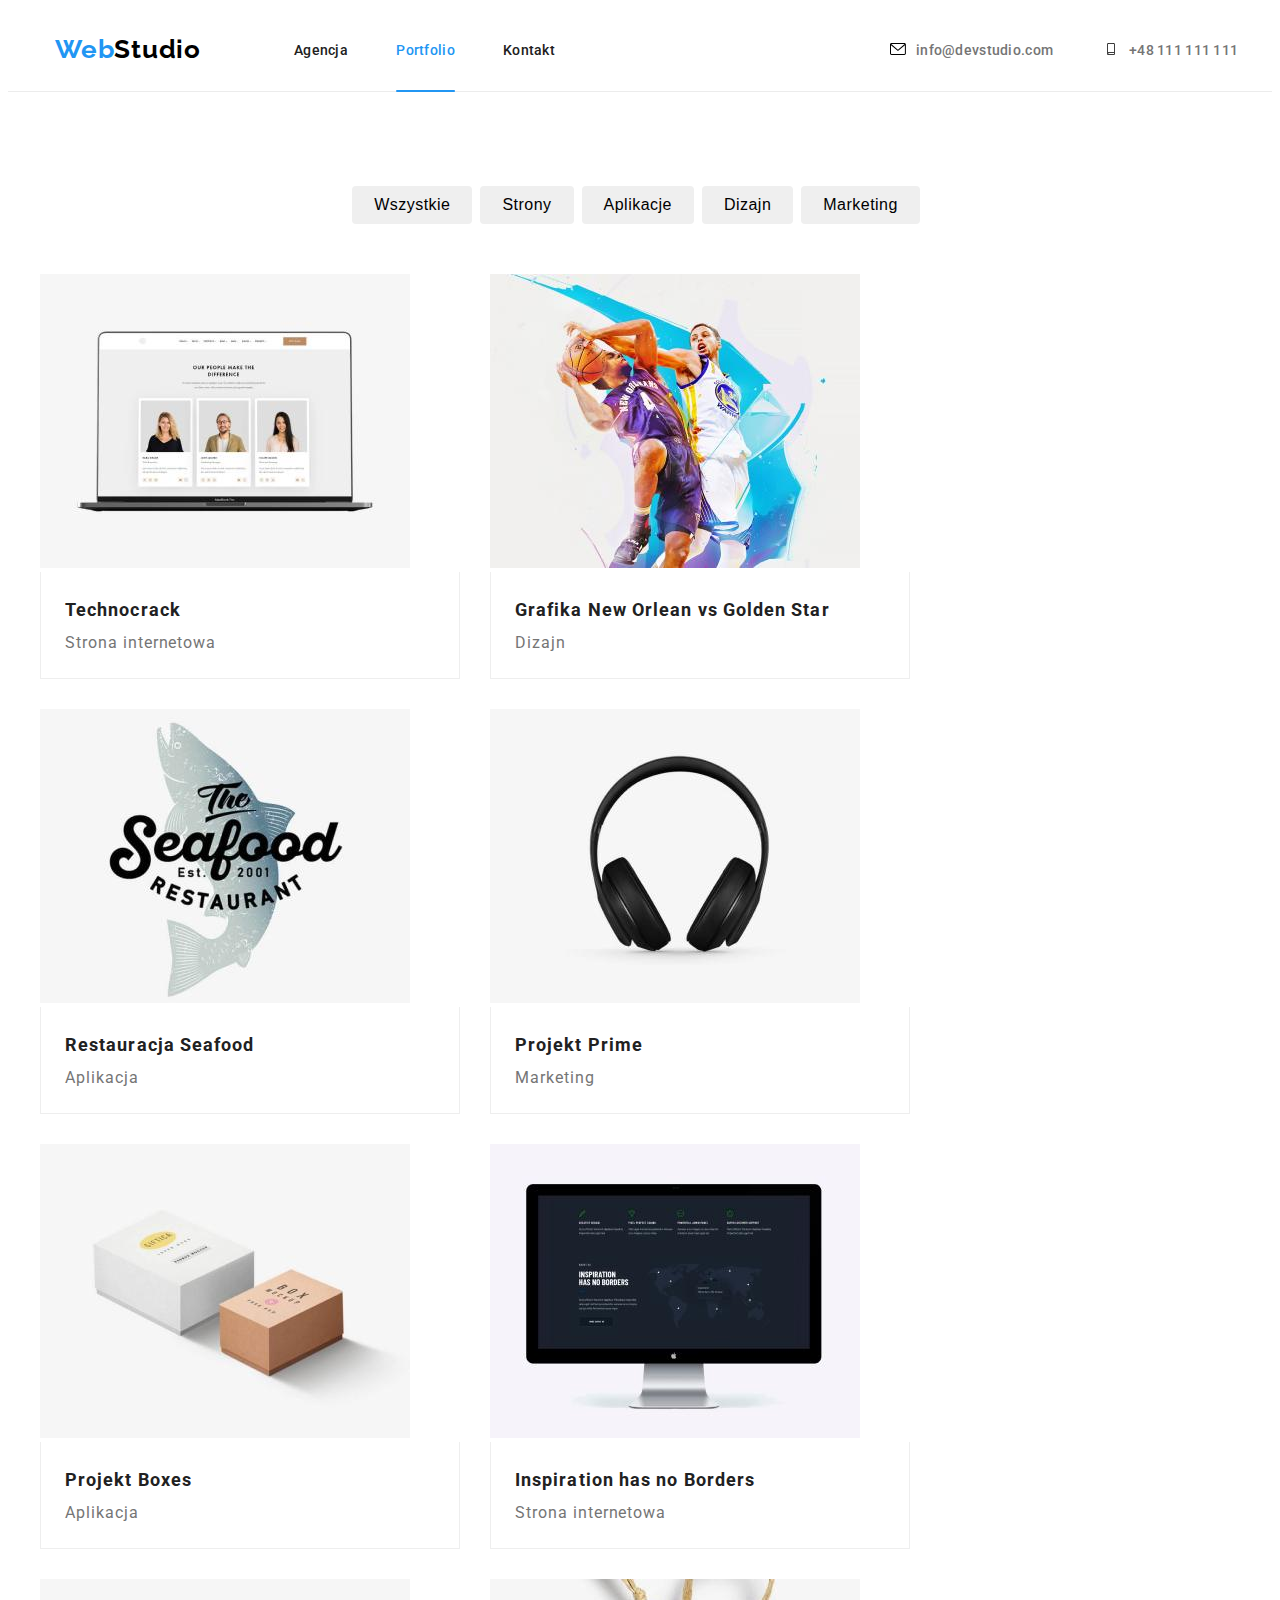
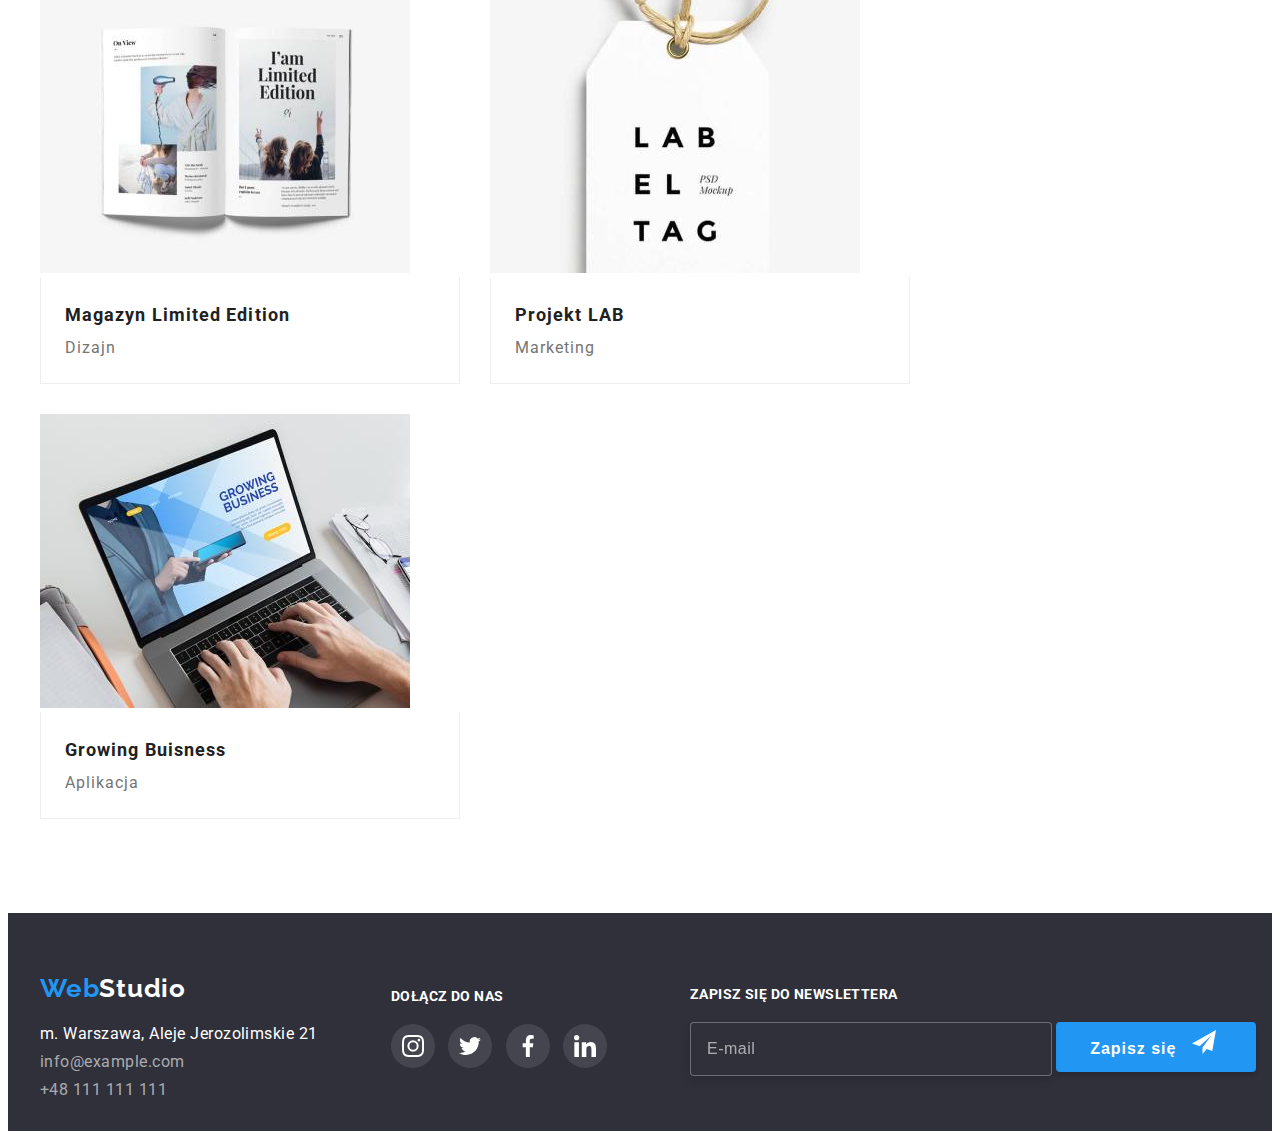
==== portfolio.html @ 134c5bba "BEM" ====
<!DOCTYPE html>
<html lang="pl">
  <head>
    <meta charset="UTF-8" />
    <meta http-equiv="X-UA-Compatible" content="IE=edge" />
    <meta name="viewport" content="width=device-width, initial-scale=1.0" />
    <title>Portfolio</title>
    <link
      rel="stylesheet"
      href="https://cdnjs.cloudflare.com/ajax/libs/modern-normalize/1.1.0/modern-normalize.min.css"
      integrity="sha512-wpPYUAdjBVSE4KJnH1VR1HeZfpl1ub8YT/NKx4PuQ5NmX2tKuGu6U/JRp5y+Y8XG2tV+wKQpNHVUX03MfMFn9Q=="
      crossorigin="anonymous"
      referrerpolicy="no-referrer"
    />
    <link rel="stylesheet" href="./css/styles.css" />
    <link rel="preconnect" href="https://fonts.googleapis.com" />
    <link rel="preconnect" href="https://fonts.gstatic.com" crossorigin />
    <link
      href="https://fonts.googleapis.com/css2?family=Raleway:wght@700&family=Roboto:wght@400;500;700;900&display=swap"
      rel="stylesheet"
    />
  </head>
  <body>
    <header>
      <div class="header">
        <a class="header__logo" href="index.html"
          >Web<span class="header__logo--span">Studio</span></a
        >
        <nav>
          <ul class="header__navigation">
            <li><a href="index.html">Agencja</a></li>
            <li>
              <a class="header__navigation--active" href="portfolio.html"
                >Portfolio</a
              >
            </li>
            <li><a href="">Kontakt</a></li>
          </ul>
        </nav>
        <ul class="header__contact">
          <li>
            <a href="mailto:info@devstudio.com"
              ><svg class="header__icon">
                <use href="images/icons.svg#icon-envelope"></use></svg
              >info@devstudio.com</a
            >
          </li>
          <li>
            <a href="tel:+48111111111"
              ><svg class="header__icon">
                <use href="images/icons.svg#icon-smartphone"></use></svg
              >+48 111 111 111</a
            >
          </li>
        </ul>
      </div>
    </header>
    <main class="grid">
      <section>
        <ul class="grid__buttons">
          <li>
            <button class="grid__button-filter" type="button">Wszystkie</button>
          </li>
          <li>
            <button class="grid__button-filter" type="button">Strony</button>
          </li>
          <li>
            <button class="grid__button-filter" type="button">Aplikacje</button>
          </li>
          <li>
            <button class="grid__button-filter" type="button">Dizajn</button>
          </li>
          <li>
            <button class="grid__button-filter" type="button">Marketing</button>
          </li>
        </ul>
      </section>
      <section>
        <div>
          <ul class="grid__projects">
            <li class="grid__portfolio">
              <figure class="grid__img">
                <img
                  src="images/image.jpg"
                  alt="Otwarty laptop"
                  width="370"
                  height="294"
                />
                <div class="grid__overlay">
                  <p>
                    Technocrack jest popularną platformą wykorzystywaną do
                    rozpowszechniania koronawirusa. Firmy wykorzystują tę
                    platformę do celów szpiegowskich i ataków na
                    niezabezpieczone serwery konkurencji
                  </p>
                </div>
                <figcaption class="grid__figcaption">
                  <h3>Technocrack</h3>
                  <p>Strona internetowa</p>
                </figcaption>
              </figure>
            </li>
            <li class="grid__portfolio">
              <figure class="grid__img">
                <img
                  src="images/image(1).jpg"
                  alt="Koszykarze"
                  width="370"
                  height="294"
                />
                <div class="grid__overlay">
                  <p>
                    Technocrack jest popularną platformą wykorzystywaną do
                    rozpowszechniania koronawirusa. Firmy wykorzystują tę
                    platformę do celów szpiegowskich i ataków na
                    niezabezpieczone serwery konkurencji
                  </p>
                </div>
                <figcaption class="grid__figcaption">
                  <h3>Grafika New Orlean vs Golden Star</h3>
                  <p>Dizajn</p>
                </figcaption>
              </figure>
            </li>
            <li class="grid__portfolio">
              <figure class="grid__img">
                <img
                  src="images/image(2).jpg"
                  alt="Logo restauracji"
                  width="370"
                  height="294"
                />
                <div class="grid__overlay">
                  <p>
                    Technocrack jest popularną platformą wykorzystywaną do
                    rozpowszechniania koronawirusa. Firmy wykorzystują tę
                    platformę do celów szpiegowskich i ataków na
                    niezabezpieczone serwery konkurencji
                  </p>
                </div>
                <figcaption class="grid__figcaption">
                  <h3>Restauracja Seafood</h3>
                  <p>Aplikacja</p>
                </figcaption>
              </figure>
            </li>
            <li class="grid__portfolio">
              <figure class="grid__img">
                <img
                  src="images/image(3).jpg"
                  alt="Słuchawki nauszne"
                  width="370"
                  height="294"
                />
                <div class="grid__overlay">
                  <p>
                    Technocrack jest popularną platformą wykorzystywaną do
                    rozpowszechniania koronawirusa. Firmy wykorzystują tę
                    platformę do celów szpiegowskich i ataków na
                    niezabezpieczone serwery konkurencji
                  </p>
                </div>
                <figcaption class="grid__figcaption">
                  <h3>Projekt Prime</h3>
                  <p>Marketing</p>
                </figcaption>
              </figure>
            </li>
            <li class="grid__portfolio">
              <figure class="grid__img">
                <img
                  src="images/image(4).jpg"
                  alt="Dwa pudełka"
                  width="370"
                  height="294"
                />
                <div class="grid__overlay">
                  <p>
                    Technocrack jest popularną platformą wykorzystywaną do
                    rozpowszechniania koronawirusa. Firmy wykorzystują tę
                    platformę do celów szpiegowskich i ataków na
                    niezabezpieczone serwery konkurencji
                  </p>
                </div>
                <figcaption class="grid__figcaption">
                  <h3>Projekt Boxes</h3>
                  <p>Aplikacja</p>
                </figcaption>
              </figure>
            </li>
            <li class="grid__portfolio">
              <figure class="grid__img">
                <img
                  src="images/image(5).jpg"
                  alt="Komputer iMac"
                  width="370"
                  height="294"
                />
                <div class="grid__overlay">
                  <p>
                    Technocrack jest popularną platformą wykorzystywaną do
                    rozpowszechniania koronawirusa. Firmy wykorzystują tę
                    platformę do celów szpiegowskich i ataków na
                    niezabezpieczone serwery konkurencji
                  </p>
                </div>
                <figcaption class="grid__figcaption">
                  <h3>Inspiration has no Borders</h3>
                  <p>Strona internetowa</p>
                </figcaption>
              </figure>
            </li>
            <li class="grid__portfolio">
              <figure class="grid__img">
                <img
                  src="images/image(6).jpg"
                  alt="Otwarta ksiązka"
                  width="370"
                  height="294"
                />
                <div class="grid__overlay">
                  <p>
                    Technocrack jest popularną platformą wykorzystywaną do
                    rozpowszechniania koronawirusa. Firmy wykorzystują tę
                    platformę do celów szpiegowskich i ataków na
                    niezabezpieczone serwery konkurencji
                  </p>
                </div>
                <figcaption class="grid__figcaption">
                  <h3>Magazyn Limited Edition</h3>
                  <p>Dizajn</p>
                </figcaption>
              </figure>
            </li>
            <li class="grid__portfolio">
              <figure class="grid__img">
                <img
                  src="images/image(7).jpg"
                  alt="Metka"
                  width="370"
                  height="294"
                />
                <div class="grid__overlay">
                  <p>
                    Technocrack jest popularną platformą wykorzystywaną do
                    rozpowszechniania koronawirusa. Firmy wykorzystują tę
                    platformę do celów szpiegowskich i ataków na
                    niezabezpieczone serwery konkurencji
                  </p>
                </div>
                <figcaption class="grid__figcaption">
                  <h3>Projekt LAB</h3>
                  <p>Marketing</p>
                </figcaption>
              </figure>
            </li>
            <li class="grid__portfolio">
              <figure class="grid__img">
                <img
                  src="images/image(8).jpg"
                  alt="Osoba pisząca na laptopie"
                  width="370"
                  height="294"
                />
                <div class="grid__overlay">
                  <p>
                    Technocrack jest popularną platformą wykorzystywaną do
                    rozpowszechniania koronawirusa. Firmy wykorzystują tę
                    platformę do celów szpiegowskich i ataków na
                    niezabezpieczone serwery konkurencji
                  </p>
                </div>
                <figcaption class="grid__figcaption">
                  <h3>Growing Buisness</h3>
                  <p>Aplikacja</p>
                </figcaption>
              </figure>
            </li>
          </ul>
        </div>
      </section>
    </main>
    <footer>
      <div class="footer">
        <a class="footer__logo" href="index.html"
          >Web<span class="footer__logo-span">Studio</span></a
        >
        <address>
          <ul class="footer__contact">
            <li>m. Warszawa, Aleje Jerozolimskie 21</li>
            <li><a href="mailto:info@example.com">info@example.com</a></li>
            <li><a href="tel:+48111111111">+48 111 111 111</a></li>
          </ul>
        </address>
        <div class="footer__join-us">
          <p>dołącz do nas</p>
          <div class="footer__links-containers">
            <svg class="footer__links">
              <circle
                class="footer__circle"
                r="22px"
                cx="22px"
                cy="22px"
              ></circle>
              <use
                width="22px"
                height="44px"
                href="images/icons.svg#icon-instagram-1"
                x="11px"
              ></use>
            </svg>
            <svg class="footer__links">
              <circle
                class="footer__circle"
                r="22px"
                cx="22px"
                cy="22px"
              ></circle>
              <use
                width="22px"
                height="44px"
                href="images/icons.svg#icon-twitter-1"
                x="11px"
              ></use>
            </svg>
            <svg class="footer__links">
              <circle
                class="footer__circle"
                r="22px"
                cx="22px"
                cy="22px"
              ></circle>
              <use
                width="22px"
                height="44px"
                href="images/icons.svg#icon-facebook-1"
                x="11px"
              ></use>
            </svg>
            <svg class="footer__links">
              <circle
                class="footer__circle"
                r="22px"
                cx="22px"
                cy="22px"
              ></circle>
              <use
                width="22px"
                height="44px"
                href="images/icons.svg#icon-linkedin-1"
                x="11px"
              ></use>
            </svg>
          </div>
        </div>
        <form class="footer__newsletter">
          <label>
            <p class="footer__newsletter-text">Zapisz się do newslettera</p>
            <input
              class="footer__newsletter-input"
              type="text"
              name="email"
              placeholder="E-mail"
            />
          </label>
          <button class="footer__newsletter-btn" type="submit">
            Zapisz się
            <svg width="24px" height="24px" class="footer__icon-send">
              <use
                width="24px"
                height="24px"
                href="./images/icons.svg#icon-icon-send"
              ></use>
            </svg>
          </button>
        </form>
      </div>
    </footer>
  </body>
</html>
---- css/styles.css ----
body {
  font-family: "Roboto", sans-serif;
  color: var(--text-color);
  max-width: 1600px;
}
ul {
  list-style: none;
  margin: 0px;
}
h3 {
  margin: 0px;
}
h1 {
  margin: 0px;
}
h2 {
  margin: 0px;
}
h4 {
  margin: 0px;
  margin-bottom: 10px;
}

p {
  margin: 0px;
}
* {
  padding-inline-start: 0px;
}

footer {
  background-color: var(--background-color);
}
a {
  text-decoration: none;
}

:root {
  --brand-color: #2196f3;
  --secondery-color: #757575;
  --background-color: #2f303a;
  --text-color: #212121;
}
header {
  border-bottom: 1px solid #ececec;
}
.header {
  max-width: 1200px;
  display: flex;
  align-items: center;
  padding: 0px;
  margin: 0 auto;
}
.header__logo {
  font-family: "Raleway";
  font-weight: 700;
  font-size: 26px;
  line-height: 1.19;
  letter-spacing: 0.03em;
  color: var(--brand-color);
  margin-left: 15px;
}
.header__logo--span {
  color: #000000;
}
.header__navigation {
  display: flex;
  width: 261px;
  justify-content: space-between;
  margin: auto;
  padding: 32px 0px;
  margin-left: 93px;
}
.header__navigation--active {
  color: var(--brand-color) !important;
  text-decoration: underline var(--brand-color) 2px;
  text-underline-offset: 35px;
}

.header__navigation a {
  font-weight: 500;
  font-size: 14px;
  line-height: 1.14;
  letter-spacing: 0.02em;
  color: var(--text-color);
}
.header__navigation a:hover,
.header__navigation a:focus {
  color: var(--brand-color);
}
.header__contact {
  display: flex;
  column-gap: 50px;
  margin: 0px;
  margin-left: 335px;
}
.header__contact a {
  font-weight: 500;
  font-size: 14px;
  line-height: 1.14;
  letter-spacing: 0.02em;
  color: var(--secondery-color);
}
.header__contact a:hover,
.header__contact a:focus {
  color: var(--brand-color);
  fill: var(--brand-color);
}
.grid__buttons {
  display: flex;
  justify-content: center;
  margin: 50px 0px;
}
.grid__button-filter {
  border: none;
  font-weight: 500;
  font-size: 16px;
  line-height: 1.625;
  letter-spacing: 0.03em;
  text-align: center;
  cursor: pointer;
  border-radius: 4px;
  margin-right: 8px;
  padding: 6px 22px;
}

.grid__button-filter:hover,
.grid__button-filter:focus {
  background-color: var(--brand-color);
  color: #fff;
  box-shadow: 0px 3px 1px rgba(0, 0, 0, 0.1), 0px 1px 2px rgba(0, 0, 0, 0.08),
    0px 2px 2px rgba(0, 0, 0, 0.12);
}
.grid {
  max-width: 1200px;
  padding: 0px;
  margin: 94px auto;
}
.grid__projects {
  display: flex;
  flex-wrap: wrap;
  margin: auto;
  gap: 30px;
}
.grid__portfolio {
  flex-basis: calc((100% - 2 * 30px) / 3);
}
.grid__portfolio:hover {
  box-shadow: 0px 1px 1px rgba(0, 0, 0, 0.12), 0px 4px 4px rgba(0, 0, 0, 0.06),
    1px 4px 6px rgba(0, 0, 0, 0.16);
}
.grid__projects > li > figure {
  margin: 0px;
}
.grid__projects > li > figure > figcaption > h3 {
  font-weight: 700;
  font-size: 18px;
  line-height: 2;
  letter-spacing: 0.06em;
}
.grid__projects > li > figure > figcaption > p {
  font-weight: 400;
  font-size: 16px;
  line-height: 1.875;
  color: var(--secondery-color);
  letter-spacing: 0.06em;
}
.grid__figcaption {
  width: 370px;
  border-right: 1px solid #eeeeee;
  border-bottom: 1px solid #eeeeee;
  border-left: 1px solid #eeeeee;
  padding: 20px 24px;
}

.footer__logo {
  font-family: "Raleway";
  font-weight: 700;
  font-size: 26px;
  line-height: 1.19;
  letter-spacing: 0.03em;

  color: var(--brand-color);
}
.footer__logo-span {
  color: #fff;
}
.footer__contact {
  color: #fff;
  font-style: normal;
  letter-spacing: 0.03em;
  margin-top: 20px;
  margin-bottom: 0px;
}
.footer__contact a {
  color: rgba(255, 255, 255, 0.6);
  font-style: normal;
  letter-spacing: 0.03em;
}
.footer__contact a:hover,
.footer__contact a:focus {
  color: var(--brand-color);
}
.main__button {
  display: block;
  background-color: var(--brand-color);
  border: none;
  color: #fff;
  cursor: pointer;
  border-radius: 4px;
  padding: 10px 41px;
  margin: 0 auto;
  box-shadow: 0px 4px 4px rgba(0, 0, 0, 0.15);
}
.main__slogan {
  font-weight: 900;
  font-size: 44px;
  line-height: 1.36;

  text-align: center;
  letter-spacing: 0.06em;
  text-transform: uppercase;
  color: #ffffff;
  padding-bottom: 30px;
  max-width: 696px;
  display: block;
  margin: 0 auto;
}
.main__description-box {
  max-width: 1200px;
  margin: 0 auto;
}
.main__description {
  font-size: 14px;
  line-height: 1.71;
  letter-spacing: 0.03em;
  color: var(--secondery-color);
  display: flex;
  margin-top: 94px;
  justify-content: space-around;
}
.main__description > li {
  width: 270px;
}
.main__team {
  max-width: 1200px;
  margin: 0 auto;
}

.main__description p {
  font-weight: 700;
  font-size: 14px;
  line-height: 1.14;
  letter-spacing: 0.03em;
  text-transform: uppercase;
  color: var(--text-color);
}
.main__sec-header {
  font-weight: 700;
  font-size: 36px;
  line-height: 1.16;
  text-align: center;
  letter-spacing: 0.03em;
  margin-bottom: 50px;
  color: #212121;
  padding-top: 94px;
}
.main__people {
  display: flex;
  justify-content: space-around;
  padding-bottom: 94px;
}
.main__people > li > figure {
  box-shadow: 0px 1px 3px rgba(0, 0, 0, 0.12), 0px 1px 1px rgba(0, 0, 0, 0.14),
    0px 2px 1px rgba(0, 0, 0, 0.2);
  border-radius: 0px 0px 4px 4px;
}
.main__people > li > figure > figcaption {
  padding: 30px 0px;
  text-align: center;
  background-color: #ffffff;
}
.main__people > li > figure > figcaption > h4 {
  font-weight: 500;
  font-size: 16px;
  line-height: 1.18;
  letter-spacing: 0.03em;

  color: #212121;
}
.main__people > li > figure > figcaption > p {
  font-size: 16px;
  line-height: 1.18;

  letter-spacing: 0.03em;

  color: #757575;
  white-space: nowrap;
  margin-bottom: 16px;
}
.footer {
  max-width: 1200px;
  margin: 0 auto;
  padding: 60px 0px;
}
.footer__contact > li {
  margin-bottom: 9px;
}
.main {
  display: block;
  margin: 0 auto;
  background-image: url(/images/background.jpg);
}
.main__pictures {
  display: flex;
  justify-content: space-around;
  margin-bottom: 94px;
}
.main__picture-container > img {
  display: block;
}
.main__pictures-text {
  font-weight: 700;
  font-size: 14px;
  line-height: 16px;
  text-align: center;
  letter-spacing: 0.03em;
  text-transform: uppercase;
  color: #ffffff;
  position: absolute;
  bottom: 0;
  left: 0;
  right: 0;
  height: 70px;
  width: 100%;
  background-color: rgba(47, 48, 58, 0.8);
  padding-top: 25px;color
}
.main__picture-container {
  position: relative;
}
.main__people-container {
  background: #f5f4fa;
  max-width: 1200px;
  margin: 0 auto;
}
.main__people-container > ul > li > figure {
  margin: 0px;
}
.main__section {
  height: 600px;
  display: flex;
  flex-direction: column;
  justify-content: center;
  background-color: rgba(47, 48, 58, 0.4);
}
.header__icon {
  margin-right: 10px;
}
.header__icon:hover {
  fill: var(--brand-color);
}
.header__icon:nth-child(1) {
  width: 16px;
  height: 12px;
}
.header__icon:nth-child(2) {
  width: 10px;
  height: 16px;
}
.main__description-icons {
  width: 70px;
  height: 70px;
}
.main__description-icons-box {
  background-color: #f5f4fa;
  border-radius: 4px;
  display: flex;
  height: 120px;
  justify-content: center;
  align-items: center;
}
.main__customers-box {
  display: block;
  margin: 0px 0px 94px 205px;
}
.main__customers-logos {
  width: 170px;
  height: 92px;
  padding: 16px 32px;
  border: 1px solid #afb1b8;
  border-radius: 4px;
  margin-right: 30px;
  fill: #afb1b8;
}
.main__customers {
  text-align: center;
  font-weight: 700;
  font-size: 36px;
  line-height: 42px;
  text-align: center;
  letter-spacing: 0.03em;

  color: var(--text-color);
  margin-bottom: 50px;
  margin-top: 94px;
}

.footer__join-us {
  font-weight: 700;
  font-size: 14px;
  line-height: 16px;
  letter-spacing: 0.03em;
  text-transform: uppercase;

  color: #ffffff;
  margin-left: 351px;
  margin-top: -120px;
}
.main__customers-logos:hover {
  fill: var(--brand-color);
  border-color: var(--brand-color);
}

.main__links {
  width: 44px;
  height: 44px;
  margin-right: 10px;
  fill: #afb1b8;
}
.footer__links {
  width: 44px;
  height: 44px;
  margin-top: 20px;
  margin-right: 10px;
  fill: #ffffff;
}
.footer__circle {
  fill: rgba(255, 255, 255, 0.1);
}
.main__circle-person {
  fill: #ffffff;
}
.main__circle-person:hover {
  fill: var(--brand-color);
}
.main__links:hover {
  fill: #fff;
}
.footer__circle:hover {
  fill: var(--brand-color);
}
.footer__links:hover > .footer__circle {
  fill: var(--brand-color);
}
.main__links:hover > .main__circle-person {
  fill: var(--brand-color);
}
:hover {
  transition: all 250ms cubic-bezier(0.4, 0, 0.2, 1);
}
:focus {
  transition: all 250ms cubic-bezier(0.4, 0, 0.2, 1);
}
.grid__img {
  position: relative;
  overflow: hidden;
}
.grid__overlay {
  background-color: rgba(33, 150, 243, 0.9);
  width: 100%;
  height: 294px;
  position: absolute;
  bottom: -100%;
  transition: bottom 250ms cubic-bezier(0.4, 0, 0.2, 1);
}
.grid__img:hover .grid__overlay {
  bottom: 111px;
}
.grid__overlay p {
  font-weight: 400;
  font-size: 18px;
  line-height: 28px;
  letter-spacing: 0.03em;
  color: #ffffff;
  margin: 49px 45px 49px 24px;
}

.backdrop {
  width: 100%;
  height: 100%;
  background: rgba(0, 0, 0, 0.2);
  position: fixed;
  display: flex;
  top: 0px;

  justify-content: center;
  align-items: center;
}
.is-hidden {
  opacity: 0;
  visibility: hidden;
  pointer-events: none;
}
.backdrop__modal-window {
  width: 528px;
  height: 581px;
  background: #ffffff;
  box-shadow: 0px 1px 3px rgba(0, 0, 0, 0.12), 0px 1px 1px rgba(0, 0, 0, 0.14),
    0px 2px 1px rgba(0, 0, 0, 0.2);
  border-radius: 4px;
  position: fixed;
  z-index: 1;
}
.backdrop__button-close {
  background-color: #fff;
  color: #212121;
  width: 30px;
  height: 30px;
  border: 1px solid #0000001a;
  border-radius: 50%;
  margin: 0;
  margin-top: 8px;
  margin-left: 490px;
}
.backdrop__button-close:hover {
  background-color: rgb(214, 213, 213);
  color: #212121;
  cursor: pointer;
}

.backdrop__icon-close {
  width: 11px;
  height: 11px;
  align-items: center;
}
.footer__newsletter {
  margin-top: -85px;
  margin-left: 650px;
  position: absolute;
}
.footer__newsletter-text {
  font-weight: 700;
  font-size: 14px;
  line-height: 16px;
  letter-spacing: 0.03em;
  text-transform: uppercase;

  color: #ffffff;
  padding-bottom: 20px;
}
.footer__newsletter-input {
  width: 358px;
  height: 50px;
  border: 1px solid rgba(255, 255, 255, 0.3);
  filter: drop-shadow(0px 4px 4px rgba(0, 0, 0, 0.15));
  border-radius: 4px;
  background-color: #2f303a;
}
.footer__newsletter-input::placeholder {
  font-weight: 400;
  font-size: 16px;
  line-height: 20px;
  padding-left: 16px;
  display: flex;
  align-items: center;
  letter-spacing: 0.03em;

  color: rgba(255, 255, 255, 0.6);
}
.footer__newsletter-btn {
  width: 200px;
  height: 50px;
  font-weight: 700;
  font-size: 16px;
  line-height: 30px;
  letter-spacing: 0.06em;
  color: #ffffff;
  background-color: var(--brand-color);
  border-radius: 4px;
  box-shadow: 0px 4px 4px rgba(0, 0, 0, 0.15);
  border: none;
}
.backdrop__form-group {
  display: flex;
  flex-direction: column;
  align-items: center;
}
.backdrop__contact-details-head {
  font-weight: 700;
  font-size: 20px;
  line-height: 23px;
  text-align: center;
  letter-spacing: 0.03em;
  color: #212121;
}
.backdrop__window-btn {
  width: 200px;
  height: 50px;
  font-weight: 700;
  font-size: 16px;
  line-height: 30px;
  letter-spacing: 0.06em;
  color: #ffffff;
  background-color: var(--brand-color);
  border-radius: 4px;
  box-shadow: 0px 4px 4px rgba(0, 0, 0, 0.15);
  border: none;
}
.backdrop__form-headers {
  font-weight: 400;
  font-size: 12px;
  line-height: 14px;
  letter-spacing: 0.01em;
  color: #757575;
}
.backdrop__form-input {
  border: 1px solid rgba(33, 33, 33, 0.2);
  border-radius: 4px;
  width: 448px;
  height: 40px;
  padding-left: 42px;
}
.backdrop__form-comment {
  border: 1px solid rgba(33, 33, 33, 0.2);
  border-radius: 4px;
  width: 448px;
  resize: none;
  padding: 12px 16px;
}
.backdrop__form-comment::placeholder {
  font-weight: 400;
  font-size: 12px;
  line-height: 14px;
  letter-spacing: 0.01em;
  color: rgba(117, 117, 117, 0.5);
}
.backdrop__form-design:first-child {
  margin-top: 30px;
}
.backdrop__form-design {
  margin-top: 10px;
}
.backdrop__check {
  margin-top: 20px;
  margin-bottom: 30px;
  font-weight: 400;
  font-size: 14px;
  line-height: 24px;
letter-spacing: 0.03em;
color: #757575;


}
.backdrop__form-link {
  color: var(--brand-color);
  text-decoration: underline;
}
.backdrop__form-input:focus {
  color: var(--brand-color);
}
.backdrop__form-icon-person {
  margin-top: -435px;
  margin-left: -125px;
  pointer-events: none;
}
.backdrop__form-icon-email {
  margin-top: -86px;
  margin-left: -125px;
  pointer-events: none;
}
.backdrop__form-icon-phone {
  margin-top: -86px;
  margin-left: -125px;
  pointer-events: none;
}
.backdrop__form-input:focus > .form-icon-person {
  fill: var(--brand-color);
}
.backdrop__form-input:focus > .form-icon-email {
  fill: var(--brand-color);
}
.backdrop__form-input:focus > .form-icon-phone {
  fill: var(--brand-color);
}
.footer__icon-send{margin-left: 10px;}
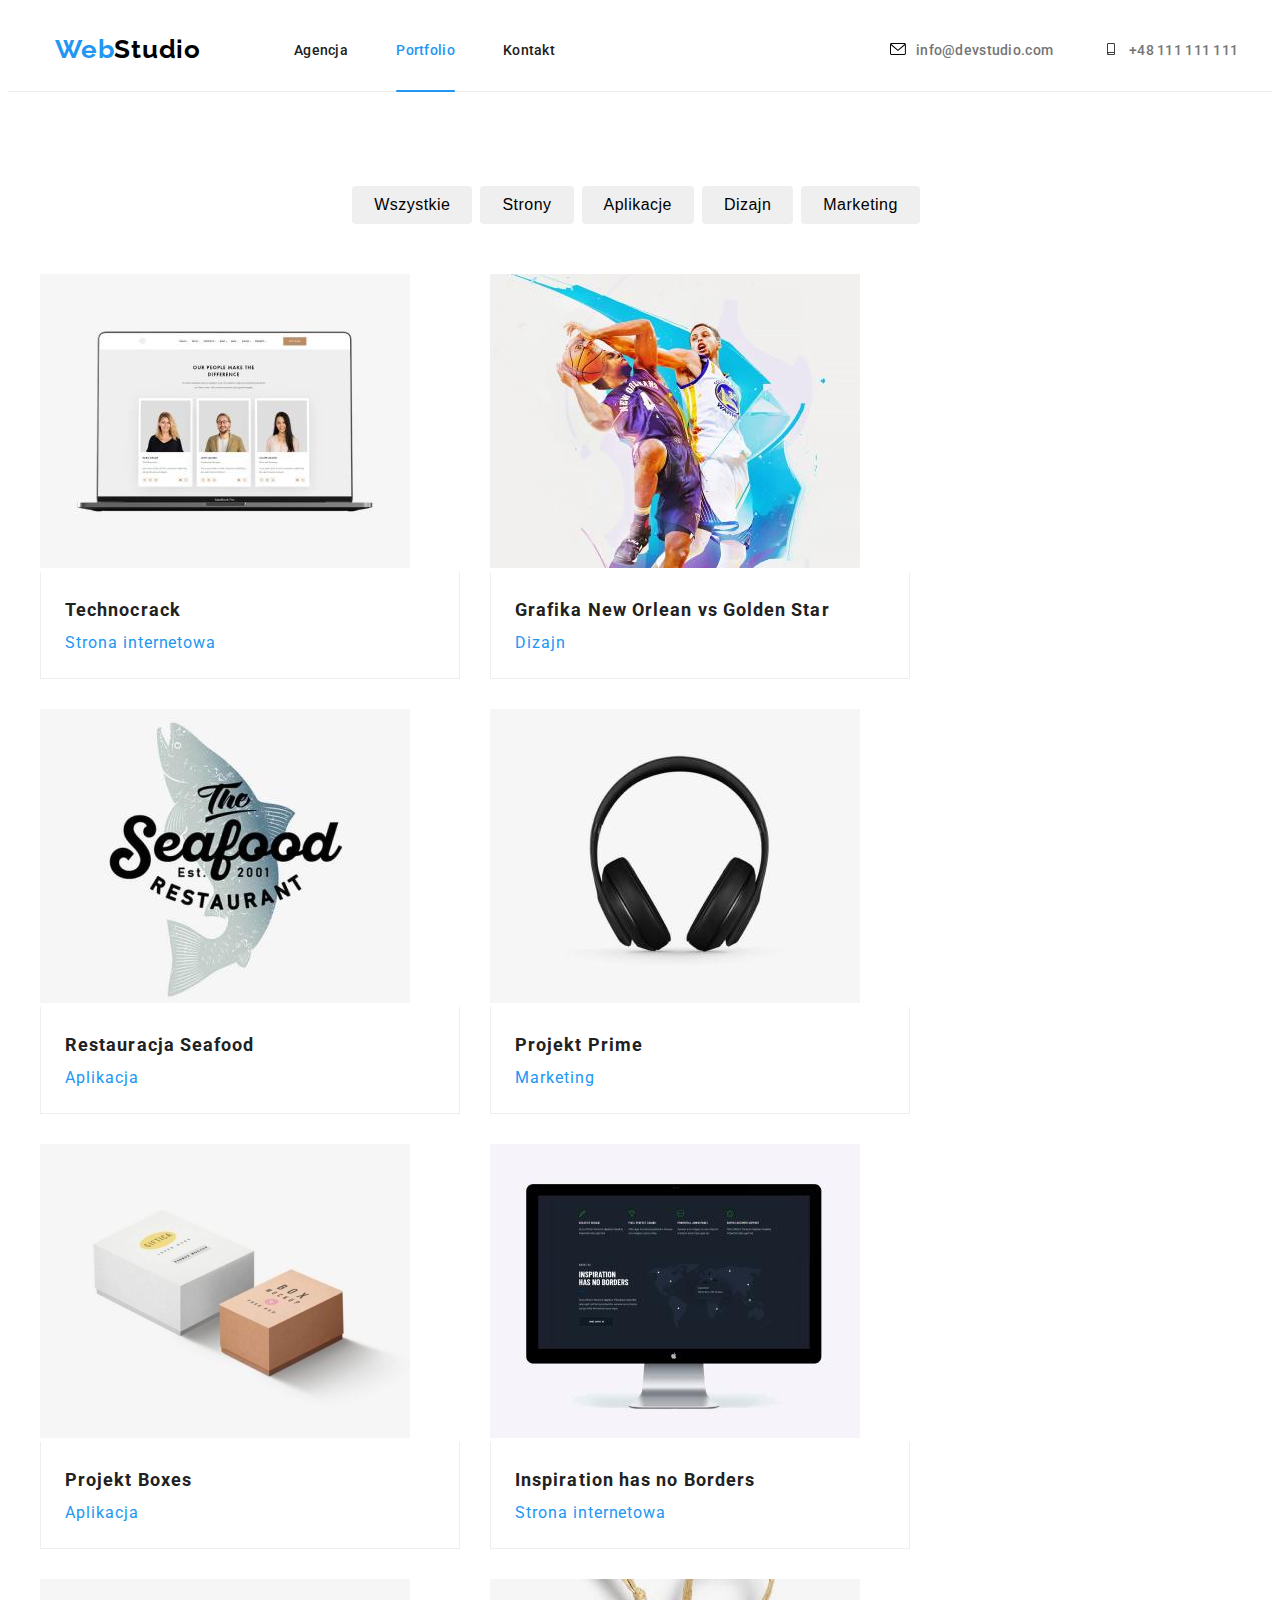
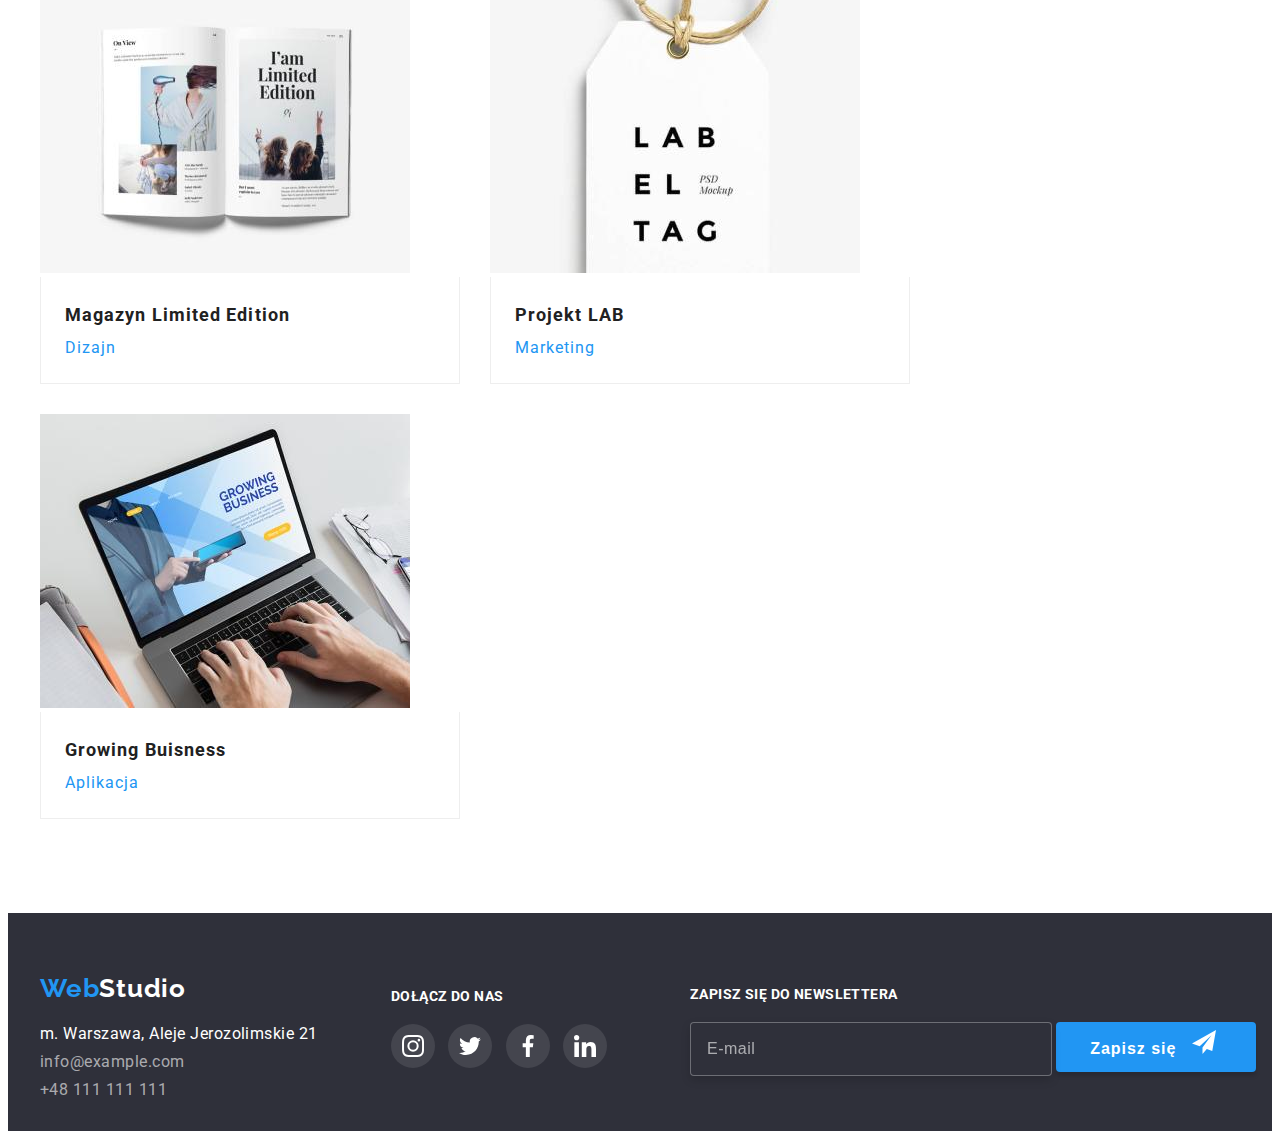
==== commit de28db29: "done" ====
--- a/portfolio.html
+++ b/portfolio.html
@@ -12,7 +12,7 @@
       crossorigin="anonymous"
       referrerpolicy="no-referrer"
     />
-    <link rel="stylesheet" href="./css/styles.css" />
+    <link rel="stylesheet" href="./css/main.min.css" />
     <link rel="preconnect" href="https://fonts.googleapis.com" />
     <link rel="preconnect" href="https://fonts.gstatic.com" crossorigin />
     <link
@@ -59,19 +59,25 @@
       <section>
         <ul class="grid__buttons">
           <li>
-            <button class="grid__button-filter" type="button">Wszystkie</button>
-          </li>
-          <li>
-            <button class="grid__button-filter" type="button">Strony</button>
-          </li>
-          <li>
-            <button class="grid__button-filter" type="button">Aplikacje</button>
-          </li>
-          <li>
-            <button class="grid__button-filter" type="button">Dizajn</button>
-          </li>
-          <li>
-            <button class="grid__button-filter" type="button">Marketing</button>
+            <button class="grid__buttons-filter" type="button">
+              Wszystkie
+            </button>
+          </li>
+          <li>
+            <button class="grid__buttons-filter" type="button">Strony</button>
+          </li>
+          <li>
+            <button class="grid__buttons-filter" type="button">
+              Aplikacje
+            </button>
+          </li>
+          <li>
+            <button class="grid__buttons-filter" type="button">Dizajn</button>
+          </li>
+          <li>
+            <button class="grid__buttons-filter" type="button">
+              Marketing
+            </button>
           </li>
         </ul>
       </section>
--- a/css/main.min.css
+++ b/css/main.min.css
@@ -0,0 +1 @@
+.header{max-width:1200px;display:-webkit-box;display:-ms-flexbox;display:flex;-webkit-box-align:center;-ms-flex-align:center;align-items:center;padding:0px;margin:0 auto}.header__logo{font-family:"Raleway";font-weight:700;font-size:26px;line-height:1.19;letter-spacing:.03em;color:#2196f3;margin-left:15px}.header__logo--span{color:#000}.header__navigation{display:-webkit-box;display:-ms-flexbox;display:flex;width:261px;-webkit-box-pack:justify;-ms-flex-pack:justify;justify-content:space-between;margin:auto;padding:32px 0px;margin-left:93px}.header__navigation--active{color:#2196f3 !important;-webkit-text-decoration:underline #2196f3 2px;text-decoration:underline #2196f3 2px;text-underline-offset:35px}.header__navigation a{font-weight:500;font-size:14px;line-height:1.14;letter-spacing:.02em;color:#212121}.header__navigation a:hover,.header__navigation a:focus{color:#2196f3}.header__contact{display:-webkit-box;display:-ms-flexbox;display:flex;-webkit-column-gap:50px;-moz-column-gap:50px;column-gap:50px;margin:0px;margin-left:335px}.header__contact a{font-weight:500;font-size:14px;line-height:1.14;letter-spacing:.02em;color:#757575}.header__contact a:hover,.header__contact a:focus{color:#2196f3;fill:#2196f3}.header__icon{margin-right:10px}.header__icon:hover{fill:#2196f3}.header__icon:nth-child(1){width:16px;height:12px}.header__icon:nth-child(2){width:10px;height:16px}.main{display:block;margin:0 auto;background-image:url(/images/background.jpg)}.main__section{height:600px;display:-webkit-box;display:-ms-flexbox;display:flex;-webkit-box-orient:vertical;-webkit-box-direction:normal;-ms-flex-direction:column;flex-direction:column;-webkit-box-pack:center;-ms-flex-pack:center;justify-content:center;background-color:rgba(47,48,58,.4)}.main__slogan{font-weight:900;font-size:44px;line-height:1.36;text-align:center;letter-spacing:.06em;text-transform:uppercase;color:#fff;padding-bottom:30px;max-width:696px;display:block;margin:0 auto}.main__button{display:block;background-color:#2196f3;border:none;color:#fff;cursor:pointer;border-radius:4px;padding:10px 41px;margin:0 auto;-webkit-box-shadow:0px 4px 4px rgba(0,0,0,.15);box-shadow:0px 4px 4px rgba(0,0,0,.15)}.main__description{font-size:14px;line-height:1.71;letter-spacing:.03em;color:#757575;display:-webkit-box;display:-ms-flexbox;display:flex;margin-top:94px;-ms-flex-pack:distribute;justify-content:space-around}.main__description>li{width:270px}.main__description p{font-weight:700;font-size:14px;line-height:1.14;letter-spacing:.03em;text-transform:uppercase;color:#212121}.main__description-box{max-width:1200px;margin:0 auto}.main__description-icons{width:70px;height:70px}.main__description-icons-box{background-color:#f5f4fa;border-radius:4px;display:-webkit-box;display:-ms-flexbox;display:flex;height:120px;-webkit-box-pack:center;-ms-flex-pack:center;justify-content:center;-webkit-box-align:center;-ms-flex-align:center;align-items:center}.main__sec-header{font-weight:700;font-size:36px;line-height:1.16;text-align:center;letter-spacing:.03em;margin-bottom:50px;color:#212121;padding-top:94px}.main__pictures{display:-webkit-box;display:-ms-flexbox;display:flex;-ms-flex-pack:distribute;justify-content:space-around;margin-bottom:94px}.main__pictures-text{font-weight:700;font-size:14px;line-height:16px;text-align:center;letter-spacing:.03em;text-transform:uppercase;color:#fff;position:absolute;bottom:0;left:0;right:0;height:70px;width:100%;background-color:rgba(47,48,58,.8);padding-top:25px}.main__picture-container{position:relative}.main__picture-container>img{display:block}.main__team{max-width:1200px;margin:0 auto}.main__people{display:-webkit-box;display:-ms-flexbox;display:flex;-ms-flex-pack:distribute;justify-content:space-around;padding-bottom:94px}.main__people>li>figure{-webkit-box-shadow:0px 1px 3px rgba(0,0,0,.12),0px 1px 1px rgba(0,0,0,.14),0px 2px 1px rgba(0,0,0,.2);box-shadow:0px 1px 3px rgba(0,0,0,.12),0px 1px 1px rgba(0,0,0,.14),0px 2px 1px rgba(0,0,0,.2);border-radius:0px 0px 4px 4px}.main__people>li>figure>figcaption{padding:30px 0px;text-align:center;background-color:#fff}.main__people>li>figure>figcaption>h4{font-weight:500;font-size:16px;line-height:1.18;letter-spacing:.03em;color:#212121}.main__people>li>figure>figcaption>p{font-size:16px;line-height:1.18;letter-spacing:.03em;color:#757575;white-space:nowrap;margin-bottom:16px}.main__people-container{background:#f5f4fa;max-width:1200px;margin:0 auto}.main__people-container>ul>li>figure{margin:0px}.main__links{width:44px;height:44px;margin-right:10px;fill:#afb1b8}.main__links:hover{fill:#fff}.main__links:hover>.main__circle-person{fill:#2196f3}.main__circle-person{fill:#fff}.main__circle-person:hover{fill:#2196f3}.main__customers-box{display:block;margin:0px 0px 94px 205px}.main__customers{text-align:center;font-weight:700;font-size:36px;line-height:42px;text-align:center;letter-spacing:.03em;color:#212121;margin-bottom:50px;margin-top:94px}.main__customers-logos{width:170px;height:92px;padding:16px 32px;border:1px solid #afb1b8;border-radius:4px;margin-right:30px;fill:#afb1b8}.main__customers-logos:hover{fill:#2196f3;border-color:#2196f3}.grid{max-width:1200px;padding:0px;margin:94px auto}.grid__buttons{display:-webkit-box;display:-ms-flexbox;display:flex;-webkit-box-pack:center;-ms-flex-pack:center;justify-content:center;margin:50px 0px}.grid__buttons-filter{border:none;font-weight:500;font-size:16px;line-height:1.625;letter-spacing:.03em;text-align:center;cursor:pointer;border-radius:4px;margin-right:8px;padding:6px 22px}.grid__buttons-filter:hover,.grid__buttons-filter:focus{background-color:#2196f3;color:#fff;-webkit-box-shadow:0px 3px 1px rgba(0,0,0,.1),0px 1px 2px rgba(0,0,0,.08),0px 2px 2px rgba(0,0,0,.12);box-shadow:0px 3px 1px rgba(0,0,0,.1),0px 1px 2px rgba(0,0,0,.08),0px 2px 2px rgba(0,0,0,.12)}.grid__projects{display:-webkit-box;display:-ms-flexbox;display:flex;-ms-flex-wrap:wrap;flex-wrap:wrap;margin:auto;gap:30px}.grid__portfolio{-ms-flex-preferred-size:calc((100% - 60px)/3);flex-basis:calc((100% - 60px)/3)}.grid__portfolio:hover{-webkit-box-shadow:0px 1px 1px rgba(0,0,0,.12),0px 4px 4px rgba(0,0,0,.06),1px 4px 6px rgba(0,0,0,.16);box-shadow:0px 1px 1px rgba(0,0,0,.12),0px 4px 4px rgba(0,0,0,.06),1px 4px 6px rgba(0,0,0,.16)}.grid__projects>li>figure{margin:0px}.grid__projects>li>figure>figcaption>h3{font-weight:700;font-size:18px;line-height:2;letter-spacing:.06em}.grid__projects>li>figure>figcaption>p{font-weight:400;font-size:16px;line-height:1.875;color:#2196f3;letter-spacing:.06em}.grid__figcaption{width:370px;border-right:1px solid #eee;border-bottom:1px solid #eee;border-left:1px solid #eee;padding:20px 24px}.grid__img{position:relative;overflow:hidden}.grid__img:hover .grid__overlay{bottom:111px}.grid__overlay{background-color:rgba(33,150,243,.9);width:100%;height:294px;position:absolute;bottom:-100%;-webkit-transition:bottom 250ms cubic-bezier(0.4, 0, 0.2, 1);transition:bottom 250ms cubic-bezier(0.4, 0, 0.2, 1)}.grid__overlay p{font-weight:400;font-size:18px;line-height:28px;letter-spacing:.03em;color:#fff;margin:49px 45px 49px 24px}.footer{max-width:1200px;margin:0 auto;padding:60px 0px}.footer__logo{font-family:"Raleway";font-weight:700;font-size:26px;line-height:1.19;letter-spacing:.03em;color:#2196f3}.footer__logo-span{color:#fff}.footer__contact{color:#fff;font-style:normal;letter-spacing:.03em;margin-top:20px;margin-bottom:0px}.footer__contact>li{margin-bottom:9px}.footer__contact a{color:rgba(255,255,255,.6);font-style:normal;letter-spacing:.03em}.footer__contact a:hover,.footer__contact a:focus{color:#2196f3}.footer__join-us{font-weight:700;font-size:14px;line-height:16px;letter-spacing:.03em;text-transform:uppercase;color:#fff;margin-left:351px;margin-top:-120px}.footer__links{width:44px;height:44px;margin-top:20px;margin-right:10px;fill:#fff}.footer__links:hover>.footer__circle{fill:#2196f3}.footer__circle{fill:rgba(255,255,255,.1)}.footer__circle:hover{fill:#2196f3}.footer__newsletter{margin-top:-85px;margin-left:650px;position:absolute}.footer__newsletter-text{font-weight:700;font-size:14px;line-height:16px;letter-spacing:.03em;text-transform:uppercase;color:#fff;padding-bottom:20px}.footer__newsletter-input{width:358px;height:50px;border:1px solid rgba(255,255,255,.3);-webkit-filter:drop-shadow(0px 4px 4px rgba(0, 0, 0, 0.15));filter:drop-shadow(0px 4px 4px rgba(0, 0, 0, 0.15));border-radius:4px;background-color:#2f303a}.footer__newsletter-input::-webkit-input-placeholder{font-weight:400;font-size:16px;line-height:20px;padding-left:16px;display:-webkit-box;display:flex;-webkit-box-align:center;align-items:center;letter-spacing:.03em;color:rgba(255,255,255,.6)}.footer__newsletter-input::-moz-placeholder{font-weight:400;font-size:16px;line-height:20px;padding-left:16px;display:flex;align-items:center;letter-spacing:.03em;color:rgba(255,255,255,.6)}.footer__newsletter-input:-ms-input-placeholder{font-weight:400;font-size:16px;line-height:20px;padding-left:16px;display:-ms-flexbox;display:flex;-ms-flex-align:center;align-items:center;letter-spacing:.03em;color:rgba(255,255,255,.6)}.footer__newsletter-input::-ms-input-placeholder{font-weight:400;font-size:16px;line-height:20px;padding-left:16px;display:-ms-flexbox;display:flex;-ms-flex-align:center;align-items:center;letter-spacing:.03em;color:rgba(255,255,255,.6)}.footer__newsletter-input::placeholder{font-weight:400;font-size:16px;line-height:20px;padding-left:16px;display:-webkit-box;display:-ms-flexbox;display:flex;-webkit-box-align:center;-ms-flex-align:center;align-items:center;letter-spacing:.03em;color:rgba(255,255,255,.6)}.footer__newsletter-btn{width:200px;height:50px;font-weight:700;font-size:16px;line-height:30px;letter-spacing:.06em;color:#fff;background-color:#2196f3;border-radius:4px;-webkit-box-shadow:0px 4px 4px rgba(0,0,0,.15);box-shadow:0px 4px 4px rgba(0,0,0,.15);border:none}.footer__icon-send{margin-left:10px}.backdrop{width:100%;height:100%;background:rgba(0,0,0,.2);position:fixed;display:-webkit-box;display:-ms-flexbox;display:flex;top:0px;-webkit-box-pack:center;-ms-flex-pack:center;justify-content:center;-webkit-box-align:center;-ms-flex-align:center;align-items:center}.backdrop__modal-window{width:528px;height:581px;background:#fff;-webkit-box-shadow:0px 1px 3px rgba(0,0,0,.12),0px 1px 1px rgba(0,0,0,.14),0px 2px 1px rgba(0,0,0,.2);box-shadow:0px 1px 3px rgba(0,0,0,.12),0px 1px 1px rgba(0,0,0,.14),0px 2px 1px rgba(0,0,0,.2);border-radius:4px;position:fixed;z-index:1}.backdrop__button-close{background-color:#fff;color:#212121;width:30px;height:30px;border:1px solid rgba(0,0,0,.1019607843);border-radius:50%;margin:0;margin-top:8px;margin-left:490px}.backdrop__button-close-close:hover{background-color:#d6d5d5;color:#212121;cursor:pointer}.backdrop__icon-close{width:11px;height:11px;-webkit-box-align:center;-ms-flex-align:center;align-items:center}.backdrop__form-group{display:-webkit-box;display:-ms-flexbox;display:flex;-webkit-box-orient:vertical;-webkit-box-direction:normal;-ms-flex-direction:column;flex-direction:column;-webkit-box-align:center;-ms-flex-align:center;align-items:center}.backdrop__contact-details-head{font-weight:700;font-size:20px;line-height:23px;text-align:center;letter-spacing:.03em;color:#212121}.backdrop__window-btn{width:200px;height:50px;font-weight:700;font-size:16px;line-height:30px;letter-spacing:.06em;color:#fff;background-color:#2196f3;border-radius:4px;-webkit-box-shadow:0px 4px 4px rgba(0,0,0,.15);box-shadow:0px 4px 4px rgba(0,0,0,.15);border:none}.backdrop__form-headers{font-weight:400;font-size:12px;line-height:14px;letter-spacing:.01em;color:#757575}.backdrop__form-input{border:1px solid rgba(33,33,33,.2);border-radius:4px;width:448px;height:40px;padding-left:42px}.backdrop__form-input:focus{color:#2196f3}.backdrop__form-input:focus>.form-icon-person{fill:#2196f3}.backdrop__form-input:focus>.form-icon-email{fill:#2196f3}.backdrop__form-input:focus>.form-icon-phone{fill:#2196f3}.backdrop__form-comment{border:1px solid rgba(33,33,33,.2);border-radius:4px;width:448px;resize:none;padding:12px 16px}.backdrop__form-comment::-webkit-input-placeholder{font-weight:400;font-size:12px;line-height:14px;letter-spacing:.01em;color:rgba(117,117,117,.5)}.backdrop__form-comment::-moz-placeholder{font-weight:400;font-size:12px;line-height:14px;letter-spacing:.01em;color:rgba(117,117,117,.5)}.backdrop__form-comment:-ms-input-placeholder{font-weight:400;font-size:12px;line-height:14px;letter-spacing:.01em;color:rgba(117,117,117,.5)}.backdrop__form-comment::-ms-input-placeholder{font-weight:400;font-size:12px;line-height:14px;letter-spacing:.01em;color:rgba(117,117,117,.5)}.backdrop__form-comment::placeholder{font-weight:400;font-size:12px;line-height:14px;letter-spacing:.01em;color:rgba(117,117,117,.5)}.backdrop__form-design{margin-top:10px}.backdrop__form-design:first-child{margin-top:30px}.backdrop__check{margin-top:20px;margin-bottom:30px;font-weight:400;font-size:14px;line-height:24px;letter-spacing:.03em;color:#757575}.backdrop__form-link{color:#2196f3;text-decoration:underline}.backdrop__form-icon-person{margin-top:-435px;margin-left:-125px;pointer-events:none}.backdrop__form-icon-email{margin-top:-86px;margin-left:-125px;pointer-events:none}.backdrop__form-icon-phone{margin-top:-86px;margin-left:-125px;pointer-events:none}.is-hidden{opacity:0;visibility:hidden;pointer-events:none}body{font-family:"Roboto",sans-serif;color:#212121;max-width:1600px}ul{list-style:none;margin:0px}h3{margin:0px}h1{margin:0px}h2{margin:0px}h4{margin:0px;margin-bottom:10px}p{margin:0px}*{-webkit-padding-start:0px;padding-inline-start:0px}header{border-bottom:1px solid #ececec}footer{background-color:#2f303a}a{text-decoration:none}:hover{-webkit-transition:all 250ms cubic-bezier(0.4, 0, 0.2, 1);transition:all 250ms cubic-bezier(0.4, 0, 0.2, 1)}:focus{-webkit-transition:all 250ms cubic-bezier(0.4, 0, 0.2, 1);transition:all 250ms cubic-bezier(0.4, 0, 0.2, 1)}/*# sourceMappingURL=main.min.css.map */